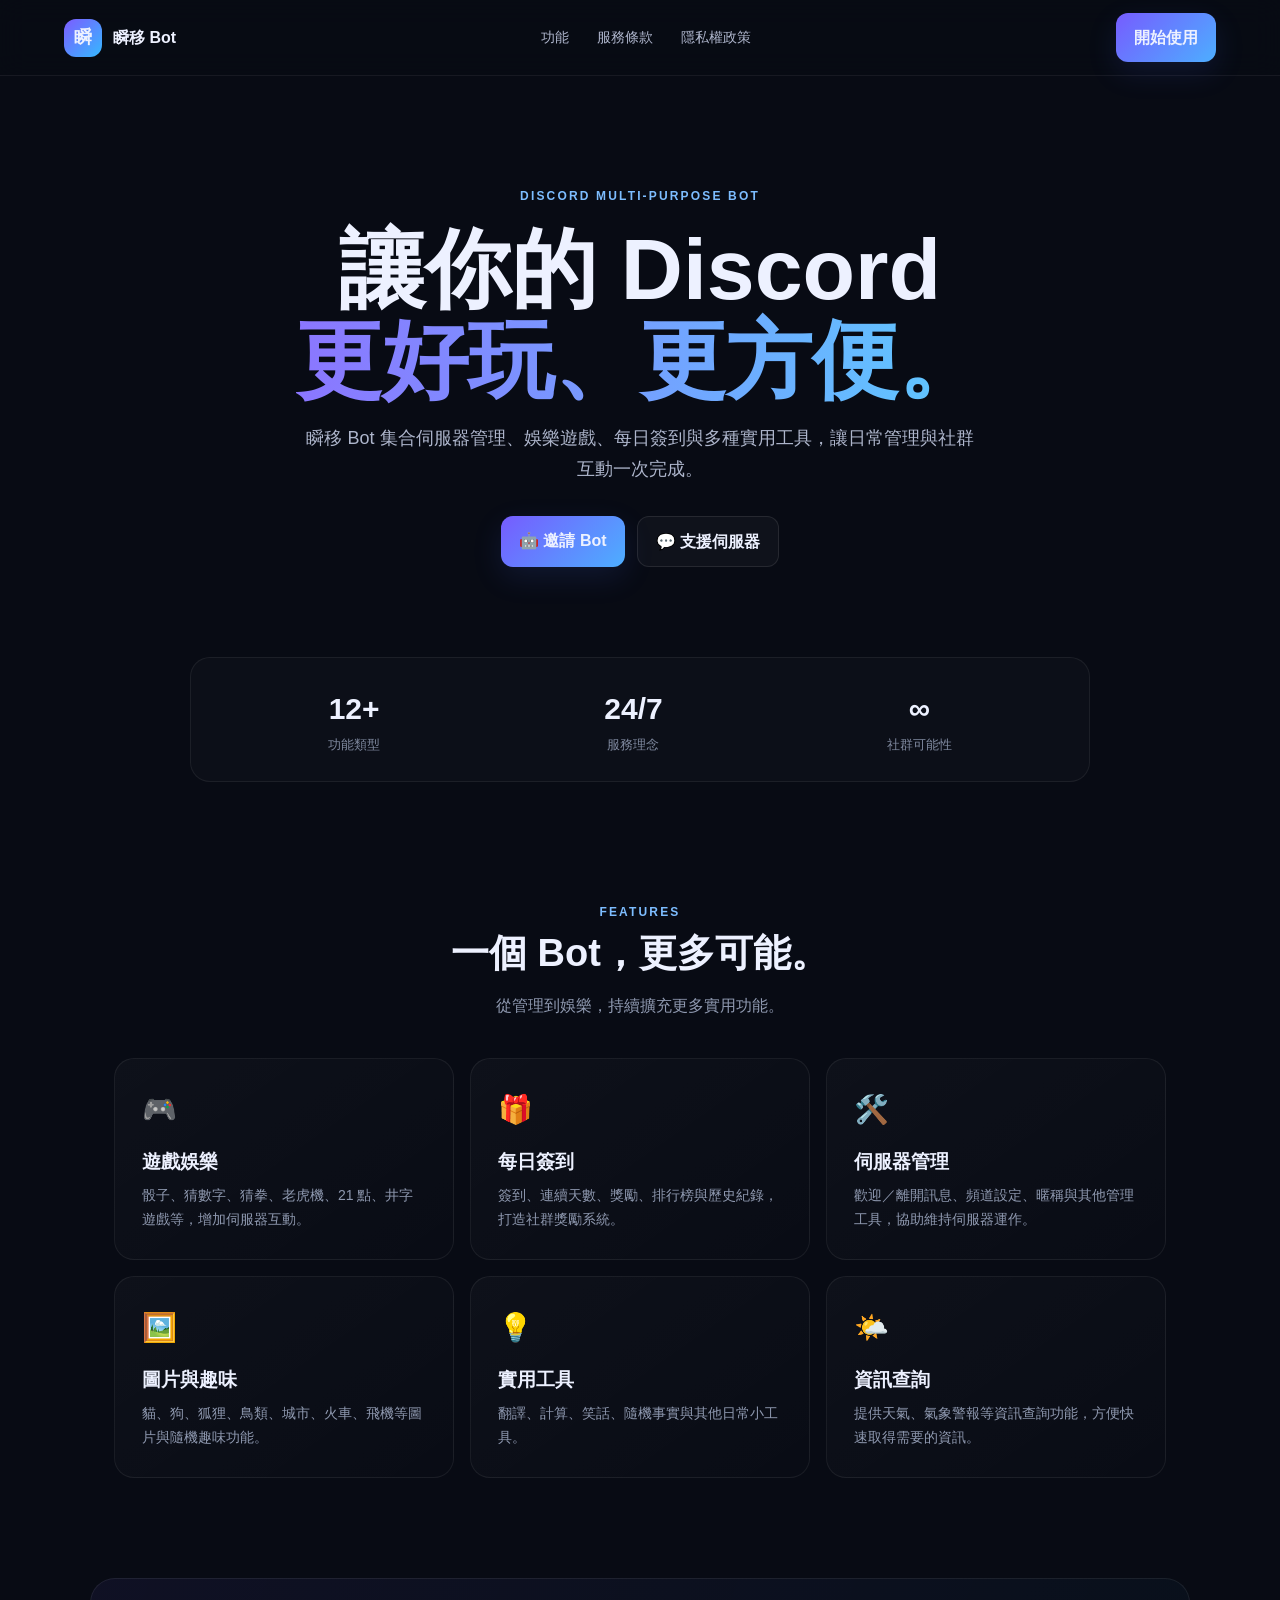
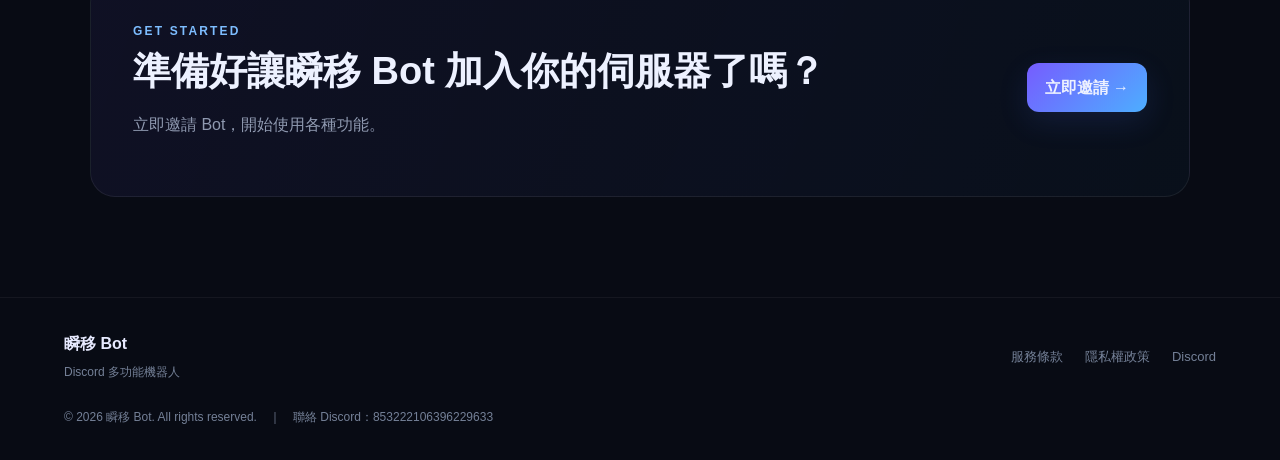
==== index.html @ 19f9e08d "Add files via upload" ====
<!doctype html>
<html lang="zh-Hant-TW">
<head>
<meta charset="utf-8"><meta name="viewport" content="width=device-width,initial-scale=1">
<meta name="description" content="瞬移 Bot｜Discord 多功能機器人官方網站。">
<meta property="og:title" content="瞬移 Bot"><meta property="og:description" content="讓你的 Discord 伺服器更好玩、更方便。">
<title>瞬移 Bot｜Discord 多功能機器人</title><link rel="stylesheet" href="style.css">
</head>
<body>
<header class="nav">
<a class="brand" href="index.html"><span class="logo">瞬</span><span>瞬移 Bot</span></a>
<nav><a href="#features">功能</a><a href="terms.html">服務條款</a><a href="privacy.html">隱私權政策</a></nav>
<a class="nav-btn" href="#links">開始使用</a>
</header>
<main>
<section class="hero">
<div class="glow"></div><div class="eyebrow">DISCORD MULTI-PURPOSE BOT</div>
<h1>讓你的 Discord<br><span>更好玩、更方便。</span></h1>
<p>瞬移 Bot 集合伺服器管理、娛樂遊戲、每日簽到與多種實用工具，讓日常管理與社群互動一次完成。</p>
<div class="actions" id="links">
<a class="primary" href="https://discord.com/oauth2/authorize?client_id=1089947084473499708&permissions=8&scope=bot%20applications.commands" target="_blank" rel="noopener">🤖 邀請 Bot</a>
<a class="secondary" href="https://discord.gg/3RnenEXjWV" target="_blank" rel="noopener">💬 支援伺服器</a>
</div>
</section>
<section class="stats"><div><strong>12+</strong><span>功能類型</span></div><div><strong>24/7</strong><span>服務理念</span></div><div><strong>∞</strong><span>社群可能性</span></div></section>
<section class="section" id="features">
<div class="section-head"><div class="eyebrow">FEATURES</div><h2>一個 Bot，更多可能。</h2><p>從管理到娛樂，持續擴充更多實用功能。</p></div>
<div class="grid">
<article class="card"><div class="icon">🎮</div><h3>遊戲娛樂</h3><p>骰子、猜數字、猜拳、老虎機、21 點、井字遊戲等，增加伺服器互動。</p></article>
<article class="card"><div class="icon">🎁</div><h3>每日簽到</h3><p>簽到、連續天數、獎勵、排行榜與歷史紀錄，打造社群獎勵系統。</p></article>
<article class="card"><div class="icon">🛠️</div><h3>伺服器管理</h3><p>歡迎／離開訊息、頻道設定、暱稱與其他管理工具，協助維持伺服器運作。</p></article>
<article class="card"><div class="icon">🖼️</div><h3>圖片與趣味</h3><p>貓、狗、狐狸、鳥類、城市、火車、飛機等圖片與隨機趣味功能。</p></article>
<article class="card"><div class="icon">💡</div><h3>實用工具</h3><p>翻譯、計算、笑話、隨機事實與其他日常小工具。</p></article>
<article class="card"><div class="icon">🌤️</div><h3>資訊查詢</h3><p>提供天氣、氣象警報等資訊查詢功能，方便快速取得需要的資訊。</p></article>
</div></section>
<section class="cta"><div><div class="eyebrow">GET STARTED</div><h2>準備好讓瞬移 Bot 加入你的伺服器了嗎？</h2><p>立即邀請 Bot，開始使用各種功能。</p></div>
<a class="primary" href="https://discord.com/oauth2/authorize?client_id=1089947084473499708&permissions=8&scope=bot%20applications.commands" target="_blank" rel="noopener">立即邀請 →</a></section>
</main>
<footer><div><strong>瞬移 Bot</strong><span>Discord 多功能機器人</span></div>
<div class="footer-links"><a href="terms.html">服務條款</a><a href="privacy.html">隱私權政策</a><a href="https://discord.gg/3RnenEXjWV" target="_blank" rel="noopener">Discord</a></div>
<p>© 2026 瞬移 Bot. All rights reserved.　｜　聯絡 Discord：853222106396229633</p></footer>
</body></html>
---- style.css ----
*{box-sizing:border-box}html{scroll-behavior:smooth}body{margin:0;background:#080b14;color:#edf1ff;font-family:Inter,-apple-system,BlinkMacSystemFont,"Segoe UI","Noto Sans TC",sans-serif;line-height:1.7}a{color:inherit;text-decoration:none}.nav{height:76px;padding:0 max(24px,5vw);display:flex;align-items:center;justify-content:space-between;border-bottom:1px solid #ffffff10;background:#080b14e8;backdrop-filter:blur(14px);position:sticky;top:0;z-index:5}.brand{display:flex;align-items:center;gap:11px;font-weight:800}.logo{width:38px;height:38px;display:grid;place-items:center;border-radius:12px;background:linear-gradient(135deg,#7c5cff,#35b9ff);font-size:18px}.nav nav{display:flex;gap:28px;color:#aeb6cc;font-size:14px}.nav nav a:hover,.footer-links a:hover{color:#fff}.nav-btn,.primary{background:linear-gradient(135deg,#765cff,#4daeff);padding:11px 18px;border-radius:12px;font-weight:750;box-shadow:0 10px 30px #536dff20}.hero{position:relative;text-align:center;max-width:900px;margin:auto;padding:110px 24px 90px;overflow:hidden}.glow{position:absolute;width:500px;height:500px;left:50%;top:0;transform:translateX(-50%);background:radial-gradient(circle,#6355ff24 0,#35b9ff0 68%);pointer-events:none}.eyebrow{letter-spacing:.18em;font-size:12px;font-weight:800;color:#7dbdff}.hero h1{font-size:clamp(46px,8vw,86px);line-height:1.05;margin:18px 0}.hero h1 span{background:linear-gradient(90deg,#8b76ff,#5dcaff);color:transparent;background-clip:text}.hero p{max-width:680px;margin:0 auto;color:#aeb6cc;font-size:18px}.actions{display:flex;justify-content:center;gap:12px;margin-top:32px}.actions a{display:inline-block}.secondary{border:1px solid #ffffff18;background:#ffffff08;padding:11px 18px;border-radius:12px;font-weight:750}.stats{display:flex;max-width:900px;margin:0 auto 100px;padding:25px;border:1px solid #ffffff10;border-radius:20px;background:#ffffff05;justify-content:space-around;text-align:center}.stats div{display:flex;flex-direction:column}.stats strong{font-size:30px}.stats span{color:#7f899f;font-size:13px}.section{max-width:1100px;margin:0 auto;padding:20px 24px 100px}.section-head{text-align:center;margin-bottom:38px}.section h2,.cta h2{font-size:38px;line-height:1.2;margin:8px 0}.section-head p,.cta p{color:#8f99b0}.grid{display:grid;grid-template-columns:repeat(3,1fr);gap:16px}.card{padding:27px;border:1px solid #ffffff10;border-radius:20px;background:linear-gradient(145deg,#ffffff07,#ffffff02);transition:.2s}.card:hover{transform:translateY(-4px);border-color:#ffffff20}.icon{font-size:28px}.card h3{margin:13px 0 6px}.card p{margin:0;color:#8f99b0;font-size:14px}.cta{max-width:1100px;margin:0 auto 100px;padding:42px;border:1px solid #ffffff12;border-radius:25px;background:linear-gradient(110deg,#765cff12,#35b9ff08);display:flex;align-items:center;justify-content:space-between;gap:20px}.legal{max-width:850px;margin:auto;padding:80px 24px 110px}.legal h1{font-size:52px;line-height:1.2;margin:10px 0}.updated{color:#68728b}.legal h2{font-size:22px;margin-top:38px}.legal p{color:#aeb6cc}.notice{padding:18px 20px;border:1px solid #6e75ff35;border-radius:15px;background:#6e75ff0b;color:#cbd0ff;margin:30px 0}.legal a{color:#8cc8ff}footer{border-top:1px solid #ffffff0d;padding:32px max(24px,5vw);display:grid;grid-template-columns:1fr auto;gap:8px;color:#748097}footer strong{display:block;color:#e7eaff}footer span{font-size:12px}.footer-links{display:flex;gap:22px;font-size:13px;align-items:center;flex-wrap:wrap}footer p{grid-column:1/-1;font-size:12px;margin:15px 0 0}@media(max-width:760px){.nav{height:68px}.nav nav{display:none}.nav-btn{font-size:13px;padding:9px 12px}.hero{padding-top:75px}.hero p{font-size:16px}.actions{flex-direction:column}.actions a{width:100%}.stats{margin:0 20px 70px}.grid{grid-template-columns:1fr}.section h2,.cta h2{font-size:30px}.cta{margin:0 20px 70px;padding:28px;display:block}.cta .primary{display:inline-block;margin-top:15px}.legal{padding-top:55px}.legal h1{font-size:40px}footer{grid-template-columns:1fr}}
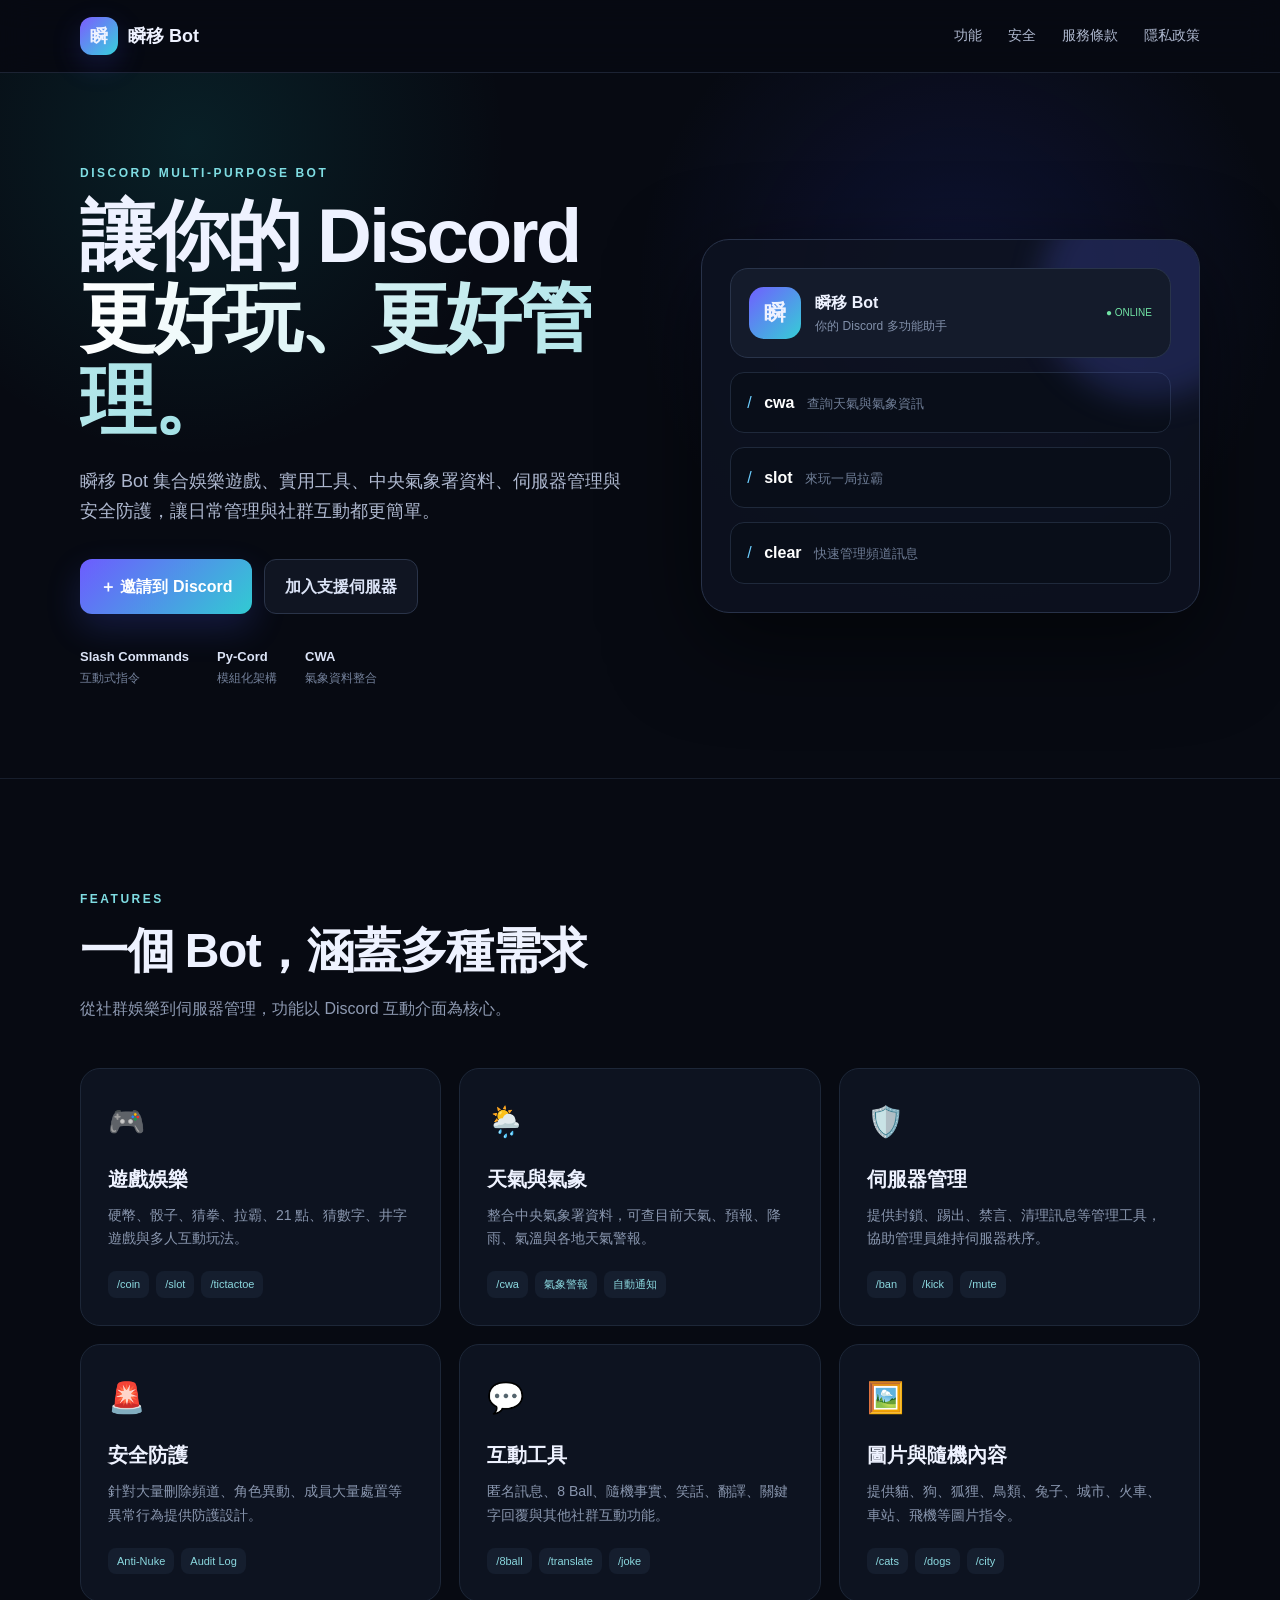
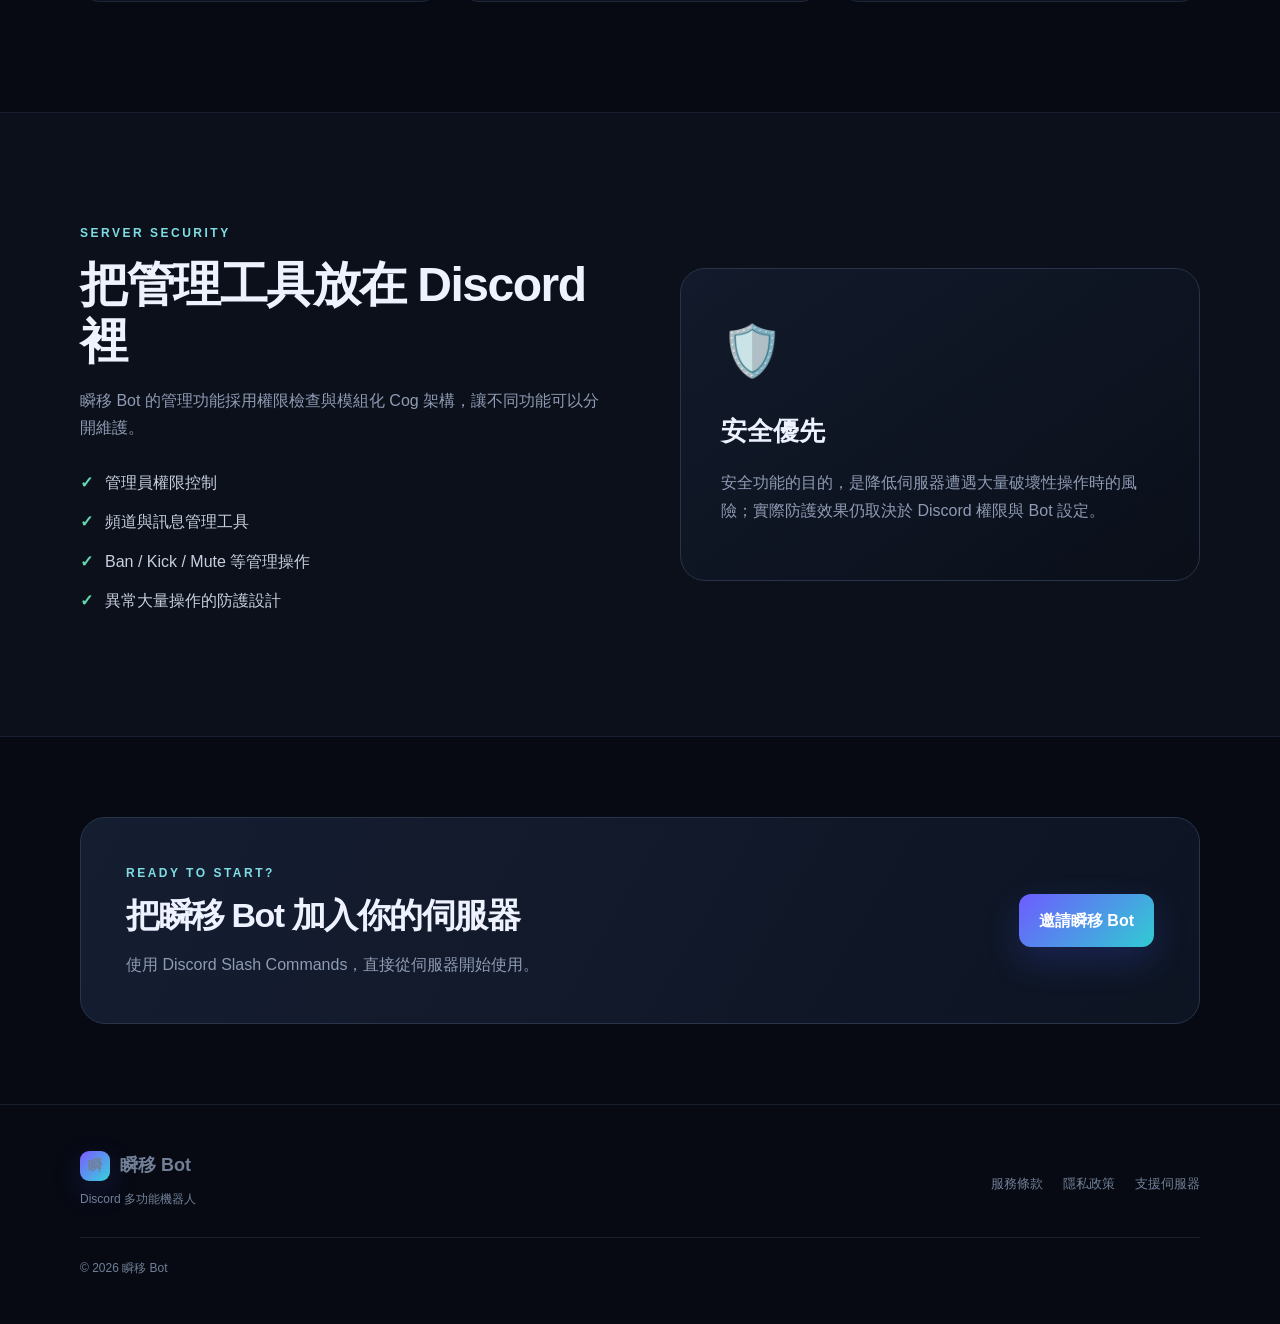
==== commit ca668f42: "Add files via upload" ====
--- a/index.html
+++ b/index.html
@@ -1,42 +1,84 @@
 <!doctype html>
-<html lang="zh-Hant-TW">
+<html lang="zh-Hant">
 <head>
-<meta charset="utf-8"><meta name="viewport" content="width=device-width,initial-scale=1">
-<meta name="description" content="瞬移 Bot｜Discord 多功能機器人官方網站。">
-<meta property="og:title" content="瞬移 Bot"><meta property="og:description" content="讓你的 Discord 伺服器更好玩、更方便。">
-<title>瞬移 Bot｜Discord 多功能機器人</title><link rel="stylesheet" href="style.css">
+  <meta charset="utf-8">
+  <meta name="viewport" content="width=device-width, initial-scale=1">
+  <meta name="description" content="瞬移 Bot｜多功能 Discord 機器人，提供娛樂、遊戲、天氣、管理與伺服器安全功能。">
+  <title>瞬移 Bot｜Discord 多功能機器人</title>
+  <link rel="stylesheet" href="style.css">
 </head>
 <body>
 <header class="nav">
-<a class="brand" href="index.html"><span class="logo">瞬</span><span>瞬移 Bot</span></a>
-<nav><a href="#features">功能</a><a href="terms.html">服務條款</a><a href="privacy.html">隱私權政策</a></nav>
-<a class="nav-btn" href="#links">開始使用</a>
+  <div class="wrap nav-inner">
+    <a class="brand" href="index.html"><span class="logo">瞬</span><span>瞬移 Bot</span></a>
+    <nav>
+      <a href="#features">功能</a>
+      <a href="#security">安全</a>
+      <a href="terms.html">服務條款</a>
+      <a href="privacy.html">隱私政策</a>
+    </nav>
+  </div>
 </header>
+
 <main>
 <section class="hero">
-<div class="glow"></div><div class="eyebrow">DISCORD MULTI-PURPOSE BOT</div>
-<h1>讓你的 Discord<br><span>更好玩、更方便。</span></h1>
-<p>瞬移 Bot 集合伺服器管理、娛樂遊戲、每日簽到與多種實用工具，讓日常管理與社群互動一次完成。</p>
-<div class="actions" id="links">
-<a class="primary" href="https://discord.com/oauth2/authorize?client_id=1089947084473499708&permissions=8&scope=bot%20applications.commands" target="_blank" rel="noopener">🤖 邀請 Bot</a>
-<a class="secondary" href="https://discord.gg/3RnenEXjWV" target="_blank" rel="noopener">💬 支援伺服器</a>
-</div>
+  <div class="wrap hero-grid">
+    <div>
+      <div class="eyebrow">DISCORD MULTI-PURPOSE BOT</div>
+      <h1>讓你的 Discord<br><span>更好玩、更好管理。</span></h1>
+      <p class="lead">瞬移 Bot 集合娛樂遊戲、實用工具、中央氣象署資料、伺服器管理與安全防護，讓日常管理與社群互動都更簡單。</p>
+      <div class="actions">
+        <a class="btn primary" href="https://discord.com/oauth2/authorize?client_id=1089947084473499708&permissions=8&scope=bot%20applications.commands" target="_blank" rel="noopener">＋ 邀請到 Discord</a>
+        <a class="btn ghost" href="https://discord.gg/3RnenEXjWV" target="_blank" rel="noopener">加入支援伺服器</a>
+      </div>
+      <div class="mini-stats">
+        <div><b>Slash Commands</b><span>互動式指令</span></div>
+        <div><b>Py-Cord</b><span>模組化架構</span></div>
+        <div><b>CWA</b><span>氣象資料整合</span></div>
+      </div>
+    </div>
+    <div class="hero-card">
+      <div class="orb"></div>
+      <div class="bot-card">
+        <div class="bot-avatar">瞬</div>
+        <div><strong>瞬移 Bot</strong><small>你的 Discord 多功能助手</small></div>
+        <span class="online">● ONLINE</span>
+      </div>
+      <div class="command"><span>/</span> <b>cwa</b> <em>查詢天氣與氣象資訊</em></div>
+      <div class="command"><span>/</span> <b>slot</b> <em>來玩一局拉霸</em></div>
+      <div class="command"><span>/</span> <b>clear</b> <em>快速管理頻道訊息</em></div>
+    </div>
+  </div>
 </section>
-<section class="stats"><div><strong>12+</strong><span>功能類型</span></div><div><strong>24/7</strong><span>服務理念</span></div><div><strong>∞</strong><span>社群可能性</span></div></section>
-<section class="section" id="features">
-<div class="section-head"><div class="eyebrow">FEATURES</div><h2>一個 Bot，更多可能。</h2><p>從管理到娛樂，持續擴充更多實用功能。</p></div>
-<div class="grid">
-<article class="card"><div class="icon">🎮</div><h3>遊戲娛樂</h3><p>骰子、猜數字、猜拳、老虎機、21 點、井字遊戲等，增加伺服器互動。</p></article>
-<article class="card"><div class="icon">🎁</div><h3>每日簽到</h3><p>簽到、連續天數、獎勵、排行榜與歷史紀錄，打造社群獎勵系統。</p></article>
-<article class="card"><div class="icon">🛠️</div><h3>伺服器管理</h3><p>歡迎／離開訊息、頻道設定、暱稱與其他管理工具，協助維持伺服器運作。</p></article>
-<article class="card"><div class="icon">🖼️</div><h3>圖片與趣味</h3><p>貓、狗、狐狸、鳥類、城市、火車、飛機等圖片與隨機趣味功能。</p></article>
-<article class="card"><div class="icon">💡</div><h3>實用工具</h3><p>翻譯、計算、笑話、隨機事實與其他日常小工具。</p></article>
-<article class="card"><div class="icon">🌤️</div><h3>資訊查詢</h3><p>提供天氣、氣象警報等資訊查詢功能，方便快速取得需要的資訊。</p></article>
-</div></section>
-<section class="cta"><div><div class="eyebrow">GET STARTED</div><h2>準備好讓瞬移 Bot 加入你的伺服器了嗎？</h2><p>立即邀請 Bot，開始使用各種功能。</p></div>
-<a class="primary" href="https://discord.com/oauth2/authorize?client_id=1089947084473499708&permissions=8&scope=bot%20applications.commands" target="_blank" rel="noopener">立即邀請 →</a></section>
+
+<section id="features" class="section">
+  <div class="wrap">
+    <div class="section-head"><div class="eyebrow">FEATURES</div><h2>一個 Bot，涵蓋多種需求</h2><p>從社群娛樂到伺服器管理，功能以 Discord 互動介面為核心。</p></div>
+    <div class="cards">
+      <article class="card"><div class="icon">🎮</div><h3>遊戲娛樂</h3><p>硬幣、骰子、猜拳、拉霸、21 點、猜數字、井字遊戲與多人互動玩法。</p><div class="tags"><span>/coin</span><span>/slot</span><span>/tictactoe</span></div></article>
+      <article class="card"><div class="icon">🌦️</div><h3>天氣與氣象</h3><p>整合中央氣象署資料，可查目前天氣、預報、降雨、氣溫與各地天氣警報。</p><div class="tags"><span>/cwa</span><span>氣象警報</span><span>自動通知</span></div></article>
+      <article class="card"><div class="icon">🛡️</div><h3>伺服器管理</h3><p>提供封鎖、踢出、禁言、清理訊息等管理工具，協助管理員維持伺服器秩序。</p><div class="tags"><span>/ban</span><span>/kick</span><span>/mute</span></div></article>
+      <article class="card"><div class="icon">🚨</div><h3>安全防護</h3><p>針對大量刪除頻道、角色異動、成員大量處置等異常行為提供防護設計。</p><div class="tags"><span>Anti-Nuke</span><span>Audit Log</span></div></article>
+      <article class="card"><div class="icon">💬</div><h3>互動工具</h3><p>匿名訊息、8 Ball、隨機事實、笑話、翻譯、關鍵字回覆與其他社群互動功能。</p><div class="tags"><span>/8ball</span><span>/translate</span><span>/joke</span></div></article>
+      <article class="card"><div class="icon">🖼️</div><h3>圖片與隨機內容</h3><p>提供貓、狗、狐狸、鳥類、兔子、城市、火車、車站、飛機等圖片指令。</p><div class="tags"><span>/cats</span><span>/dogs</span><span>/city</span></div></article>
+    </div>
+  </div>
+</section>
+
+<section id="security" class="section dark">
+  <div class="wrap split">
+    <div><div class="eyebrow">SERVER SECURITY</div><h2>把管理工具放在 Discord 裡</h2><p>瞬移 Bot 的管理功能採用權限檢查與模組化 Cog 架構，讓不同功能可以分開維護。</p>
+      <ul class="checks"><li>管理員權限控制</li><li>頻道與訊息管理工具</li><li>Ban / Kick / Mute 等管理操作</li><li>異常大量操作的防護設計</li></ul>
+    </div>
+    <div class="security-panel"><div class="shield">🛡️</div><h3>安全優先</h3><p>安全功能的目的，是降低伺服器遭遇大量破壞性操作時的風險；實際防護效果仍取決於 Discord 權限與 Bot 設定。</p></div>
+  </div>
+</section>
+
+<section class="cta">
+  <div class="wrap cta-box"><div><div class="eyebrow">READY TO START?</div><h2>把瞬移 Bot 加入你的伺服器</h2><p>使用 Discord Slash Commands，直接從伺服器開始使用。</p></div><a class="btn primary" href="https://discord.com/oauth2/authorize?client_id=1089947084473499708&permissions=8&scope=bot%20applications.commands" target="_blank" rel="noopener">邀請瞬移 Bot</a></div>
+</section>
 </main>
-<footer><div><strong>瞬移 Bot</strong><span>Discord 多功能機器人</span></div>
-<div class="footer-links"><a href="terms.html">服務條款</a><a href="privacy.html">隱私權政策</a><a href="https://discord.gg/3RnenEXjWV" target="_blank" rel="noopener">Discord</a></div>
-<p>© 2026 瞬移 Bot. All rights reserved.　｜　聯絡 Discord：853222106396229633</p></footer>
-</body></html>
+
+<footer><div class="wrap footer"><div><a class="brand" href="index.html"><span class="logo small">瞬</span><span>瞬移 Bot</span></a><p>Discord 多功能機器人</p></div><div class="footer-links"><a href="terms.html">服務條款</a><a href="privacy.html">隱私政策</a><a href="https://discord.gg/3RnenEXjWV" target="_blank" rel="noopener">支援伺服器</a></div><div class="copyright">© 2026 瞬移 Bot</div></div></footer>
+</body>
+</html>
--- a/style.css
+++ b/style.css
@@ -1 +1 @@
-*{box-sizing:border-box}html{scroll-behavior:smooth}body{margin:0;background:#080b14;color:#edf1ff;font-family:Inter,-apple-system,BlinkMacSystemFont,"Segoe UI","Noto Sans TC",sans-serif;line-height:1.7}a{color:inherit;text-decoration:none}.nav{height:76px;padding:0 max(24px,5vw);display:flex;align-items:center;justify-content:space-between;border-bottom:1px solid #ffffff10;background:#080b14e8;backdrop-filter:blur(14px);position:sticky;top:0;z-index:5}.brand{display:flex;align-items:center;gap:11px;font-weight:800}.logo{width:38px;height:38px;display:grid;place-items:center;border-radius:12px;background:linear-gradient(135deg,#7c5cff,#35b9ff);font-size:18px}.nav nav{display:flex;gap:28px;color:#aeb6cc;font-size:14px}.nav nav a:hover,.footer-links a:hover{color:#fff}.nav-btn,.primary{background:linear-gradient(135deg,#765cff,#4daeff);padding:11px 18px;border-radius:12px;font-weight:750;box-shadow:0 10px 30px #536dff20}.hero{position:relative;text-align:center;max-width:900px;margin:auto;padding:110px 24px 90px;overflow:hidden}.glow{position:absolute;width:500px;height:500px;left:50%;top:0;transform:translateX(-50%);background:radial-gradient(circle,#6355ff24 0,#35b9ff0 68%);pointer-events:none}.eyebrow{letter-spacing:.18em;font-size:12px;font-weight:800;color:#7dbdff}.hero h1{font-size:clamp(46px,8vw,86px);line-height:1.05;margin:18px 0}.hero h1 span{background:linear-gradient(90deg,#8b76ff,#5dcaff);color:transparent;background-clip:text}.hero p{max-width:680px;margin:0 auto;color:#aeb6cc;font-size:18px}.actions{display:flex;justify-content:center;gap:12px;margin-top:32px}.actions a{display:inline-block}.secondary{border:1px solid #ffffff18;background:#ffffff08;padding:11px 18px;border-radius:12px;font-weight:750}.stats{display:flex;max-width:900px;margin:0 auto 100px;padding:25px;border:1px solid #ffffff10;border-radius:20px;background:#ffffff05;justify-content:space-around;text-align:center}.stats div{display:flex;flex-direction:column}.stats strong{font-size:30px}.stats span{color:#7f899f;font-size:13px}.section{max-width:1100px;margin:0 auto;padding:20px 24px 100px}.section-head{text-align:center;margin-bottom:38px}.section h2,.cta h2{font-size:38px;line-height:1.2;margin:8px 0}.section-head p,.cta p{color:#8f99b0}.grid{display:grid;grid-template-columns:repeat(3,1fr);gap:16px}.card{padding:27px;border:1px solid #ffffff10;border-radius:20px;background:linear-gradient(145deg,#ffffff07,#ffffff02);transition:.2s}.card:hover{transform:translateY(-4px);border-color:#ffffff20}.icon{font-size:28px}.card h3{margin:13px 0 6px}.card p{margin:0;color:#8f99b0;font-size:14px}.cta{max-width:1100px;margin:0 auto 100px;padding:42px;border:1px solid #ffffff12;border-radius:25px;background:linear-gradient(110deg,#765cff12,#35b9ff08);display:flex;align-items:center;justify-content:space-between;gap:20px}.legal{max-width:850px;margin:auto;padding:80px 24px 110px}.legal h1{font-size:52px;line-height:1.2;margin:10px 0}.updated{color:#68728b}.legal h2{font-size:22px;margin-top:38px}.legal p{color:#aeb6cc}.notice{padding:18px 20px;border:1px solid #6e75ff35;border-radius:15px;background:#6e75ff0b;color:#cbd0ff;margin:30px 0}.legal a{color:#8cc8ff}footer{border-top:1px solid #ffffff0d;padding:32px max(24px,5vw);display:grid;grid-template-columns:1fr auto;gap:8px;color:#748097}footer strong{display:block;color:#e7eaff}footer span{font-size:12px}.footer-links{display:flex;gap:22px;font-size:13px;align-items:center;flex-wrap:wrap}footer p{grid-column:1/-1;font-size:12px;margin:15px 0 0}@media(max-width:760px){.nav{height:68px}.nav nav{display:none}.nav-btn{font-size:13px;padding:9px 12px}.hero{padding-top:75px}.hero p{font-size:16px}.actions{flex-direction:column}.actions a{width:100%}.stats{margin:0 20px 70px}.grid{grid-template-columns:1fr}.section h2,.cta h2{font-size:30px}.cta{margin:0 20px 70px;padding:28px;display:block}.cta .primary{display:inline-block;margin-top:15px}.legal{padding-top:55px}.legal h1{font-size:40px}footer{grid-template-columns:1fr}}
+*{box-sizing:border-box}html{scroll-behavior:smooth}body{margin:0;font-family:Inter,-apple-system,BlinkMacSystemFont,"Noto Sans TC","Microsoft JhengHei",sans-serif;background:#070a12;color:#eef2ff;line-height:1.7}a{color:inherit;text-decoration:none}.wrap{width:min(1120px,calc(100% - 40px));margin:auto}.nav{position:sticky;top:0;z-index:10;background:rgba(7,10,18,.78);backdrop-filter:blur(16px);border-bottom:1px solid #1c2333}.nav-inner{height:72px;display:flex;align-items:center;justify-content:space-between}.brand{display:flex;align-items:center;gap:10px;font-weight:800;font-size:18px}.logo{width:38px;height:38px;border-radius:12px;display:grid;place-items:center;background:linear-gradient(135deg,#7c5cff,#36d1dc);box-shadow:0 10px 30px #4d54ff33;font-weight:900}.logo.small{width:30px;height:30px;border-radius:9px;font-size:14px}.nav nav{display:flex;gap:26px;color:#aeb8cf;font-size:14px}.nav nav a:hover,.footer-links a:hover{color:#fff}.hero{overflow:hidden;border-bottom:1px solid #171e2c;background:radial-gradient(circle at 75% 30%,#3c4dff24,transparent 30%),radial-gradient(circle at 15% 10%,#17d5d51b,transparent 25%)}.hero-grid{min-height:690px;display:grid;grid-template-columns:1.05fr .95fr;align-items:center;gap:70px;padding:90px 0}.eyebrow{font-size:12px;letter-spacing:2.5px;color:#7fdde3;font-weight:800;margin-bottom:12px}h1{font-size:clamp(46px,6vw,76px);line-height:1.08;margin:0 0 24px;letter-spacing:-3px}h1 span{background:linear-gradient(90deg,#fff,#9edfe4);-webkit-background-clip:text;color:transparent}h2{font-size:clamp(32px,4vw,48px);line-height:1.2;margin:0 0 15px;letter-spacing:-1.5px}.lead{font-size:18px;color:#aeb8cf;max-width:650px}.actions{display:flex;gap:12px;flex-wrap:wrap;margin:32px 0}.btn{display:inline-flex;align-items:center;justify-content:center;padding:13px 20px;border-radius:12px;font-weight:800;border:1px solid #2a3449;transition:.2s}.btn:hover{transform:translateY(-2px)}.primary{background:linear-gradient(135deg,#6d5cff,#31cbd2);border:0;color:white;box-shadow:0 14px 35px #4b5dff33}.ghost{background:#101522;color:#dce4f7}.mini-stats{display:flex;gap:28px;color:#73809a;font-size:12px}.mini-stats div{display:flex;flex-direction:column}.mini-stats b{color:#dce4f7;font-size:13px}.hero-card{position:relative;padding:28px;border:1px solid #283249;background:#0d1220d9;border-radius:28px;box-shadow:0 30px 90px #0008;overflow:hidden}.orb{position:absolute;width:220px;height:220px;border-radius:50%;background:#5e6dff33;filter:blur(15px);right:-60px;top:-60px}.bot-card{position:relative;display:flex;align-items:center;gap:14px;padding:18px;border-radius:18px;background:#141b2b;border:1px solid #29344a}.bot-avatar{width:52px;height:52px;border-radius:15px;display:grid;place-items:center;background:linear-gradient(135deg,#705fff,#35ced6);font-size:22px;font-weight:900}.bot-card strong,.bot-card small{display:block}.bot-card small{color:#8290aa;font-size:12px}.online{margin-left:auto;color:#71e3a4;font-size:10px}.command{margin-top:14px;padding:16px;border-radius:14px;background:#090e19;border:1px solid #1f293b;color:#9da9bf}.command span{color:#6dceff}.command b{color:#fff;margin:0 8px}.command em{font-style:normal;color:#6f7d96;font-size:13px}.section{padding:110px 0}.section-head{max-width:680px;margin-bottom:45px}.section-head p,.section p{color:#8f9bb3}.cards{display:grid;grid-template-columns:repeat(3,1fr);gap:18px}.card{padding:27px;border-radius:20px;background:#0d1320;border:1px solid #1d2738;transition:.25s}.card:hover{transform:translateY(-4px);border-color:#34435e}.icon{font-size:30px}.card h3{margin:15px 0 8px;font-size:20px}.card p{color:#8996ae;margin:0 0 20px;font-size:14px}.tags{display:flex;gap:7px;flex-wrap:wrap}.tags span{padding:4px 9px;border-radius:8px;background:#151e2e;color:#8bd8df;font-size:11px}.dark{background:#0b101b;border-top:1px solid #171f30;border-bottom:1px solid #171f30}.split{display:grid;grid-template-columns:1fr 1fr;gap:80px;align-items:center}.checks{list-style:none;padding:0;margin:28px 0 0}.checks li{margin:12px 0;color:#c8d0df}.checks li:before{content:"✓";color:#65d9b0;font-weight:900;margin-right:12px}.security-panel{padding:40px;border:1px solid #29344a;border-radius:25px;background:linear-gradient(145deg,#121a2b,#0a0f19)}.shield{font-size:50px}.security-panel h3{font-size:26px;margin:15px 0}.cta{padding:80px 0}.cta-box{display:flex;align-items:center;justify-content:space-between;gap:30px;padding:45px;border-radius:25px;background:linear-gradient(120deg,#151d31,#0d1523);border:1px solid #29354b}.cta-box h2{font-size:34px}.cta-box p{margin:0;color:#8e9bb3}footer{border-top:1px solid #171e2c;padding:45px 0;color:#718098}.footer{display:grid;grid-template-columns:1fr auto;gap:20px;align-items:center}.footer p{font-size:12px;margin:8px 0}.footer-links{display:flex;gap:20px;font-size:13px}.copyright{grid-column:1/-1;font-size:12px;border-top:1px solid #171e2c;padding-top:20px}@media(max-width:850px){.hero-grid,.split{grid-template-columns:1fr}.hero-grid{padding:65px 0;gap:45px}.cards{grid-template-columns:1fr 1fr}.nav nav{display:none}.cta-box{flex-direction:column;align-items:flex-start}.footer{grid-template-columns:1fr}.copyright{grid-column:auto}}@media(max-width:560px){.wrap{width:min(100% - 28px,1120px)}.cards{grid-template-columns:1fr}.hero-card{padding:18px}.mini-stats{gap:15px;flex-wrap:wrap}h1{letter-spacing:-2px}.section{padding:75px 0}.footer-links{flex-wrap:wrap}}
